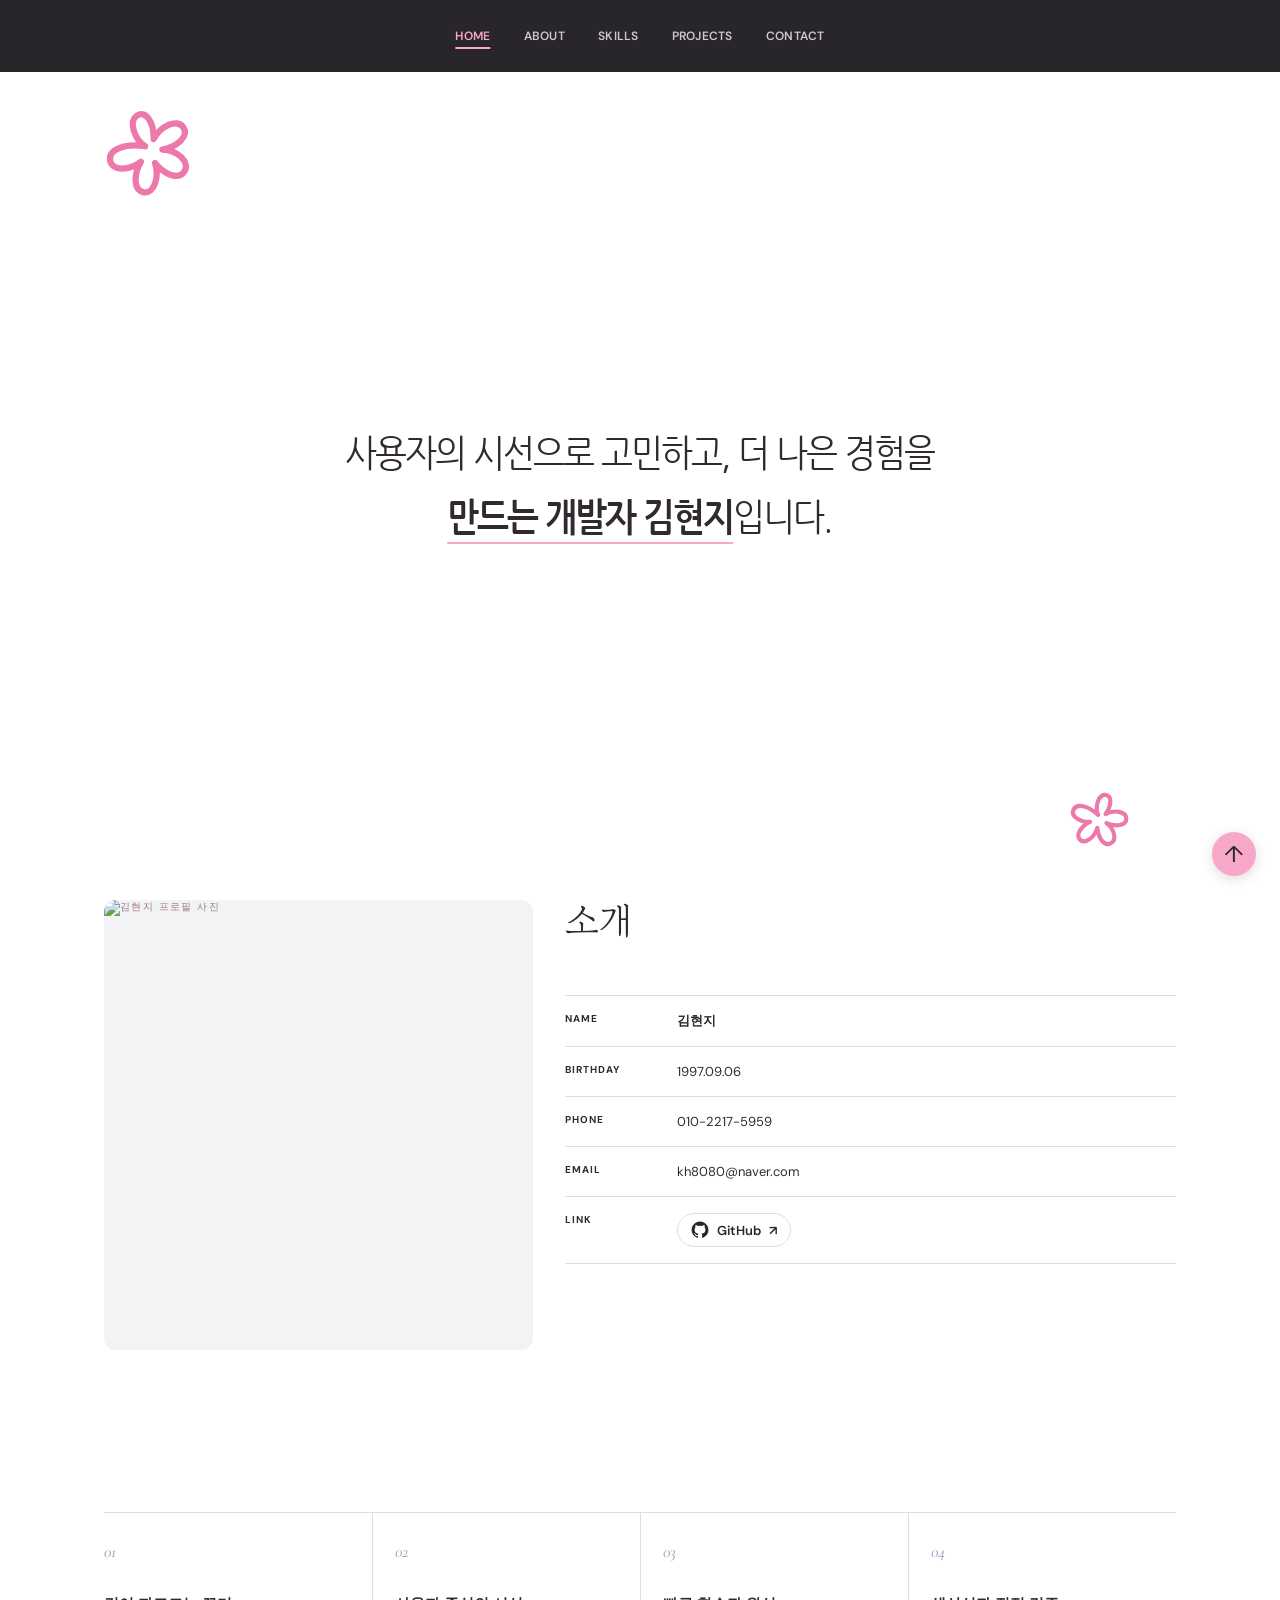
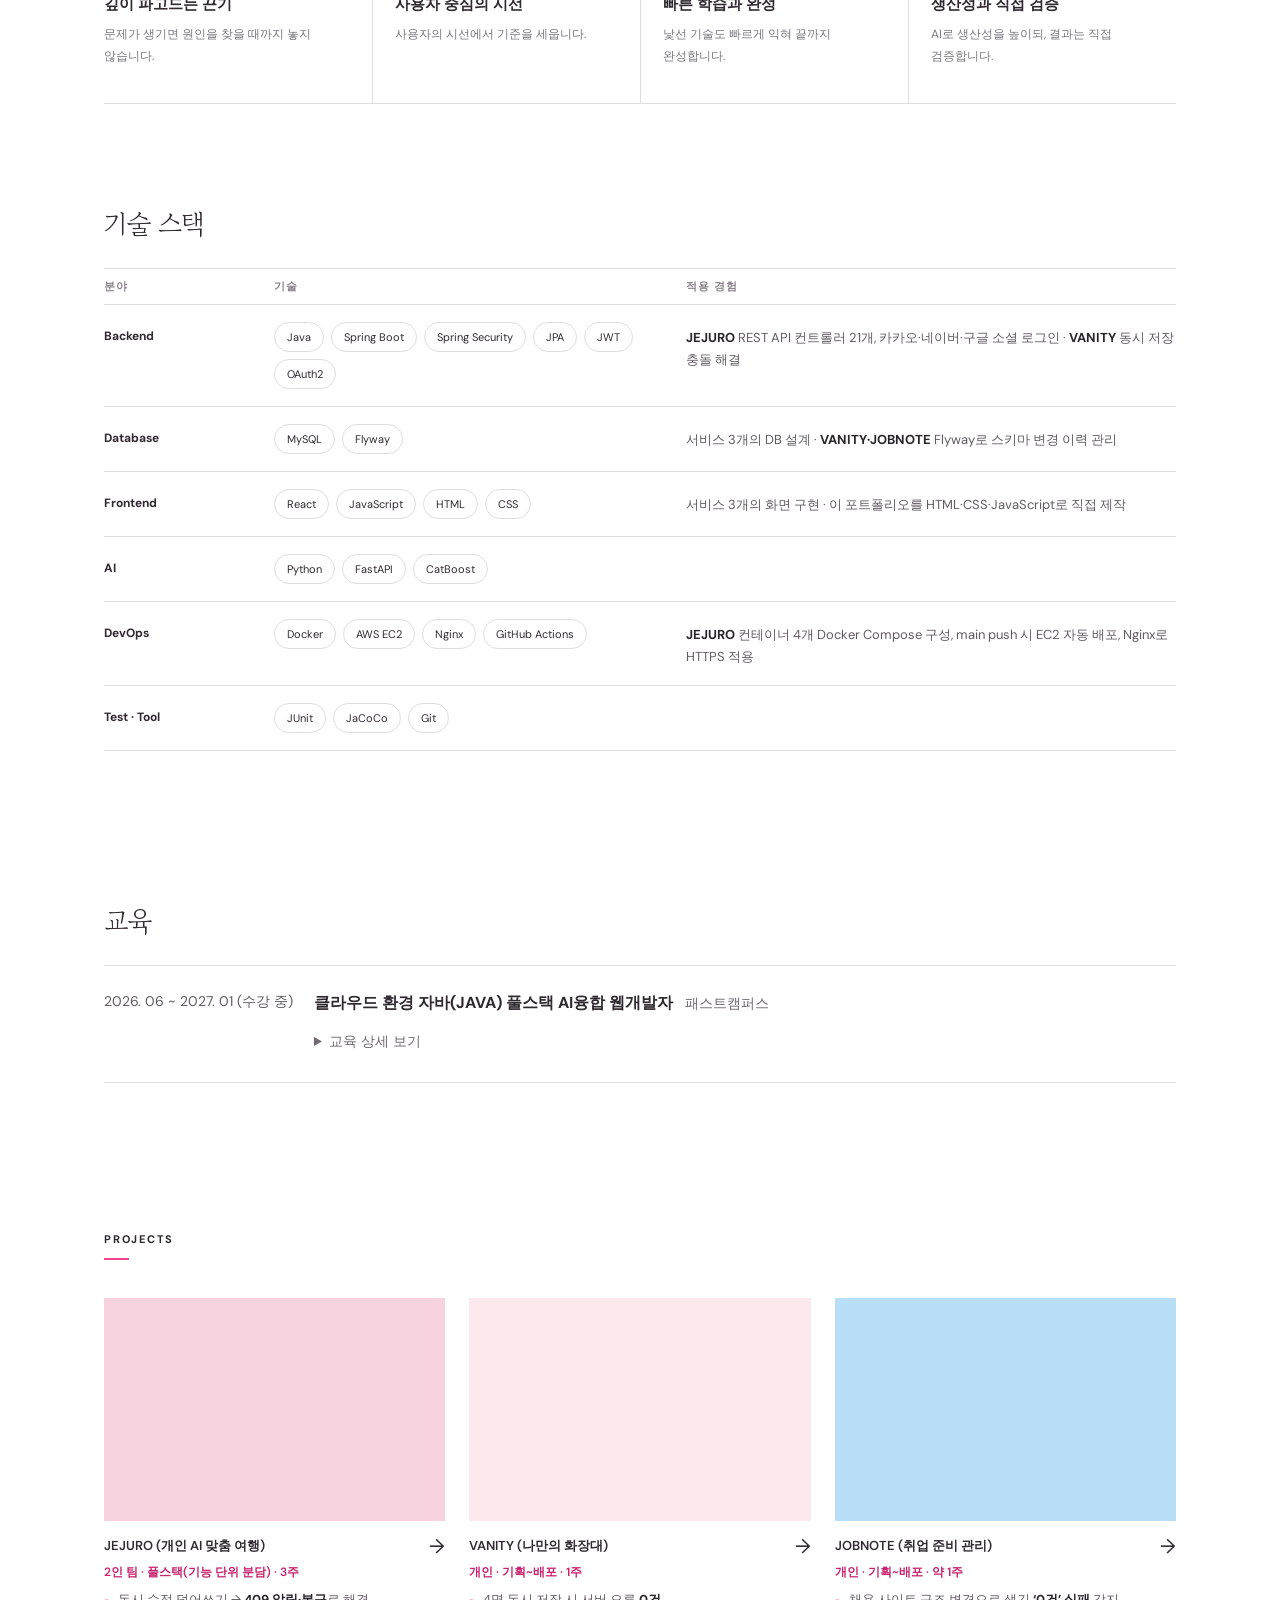
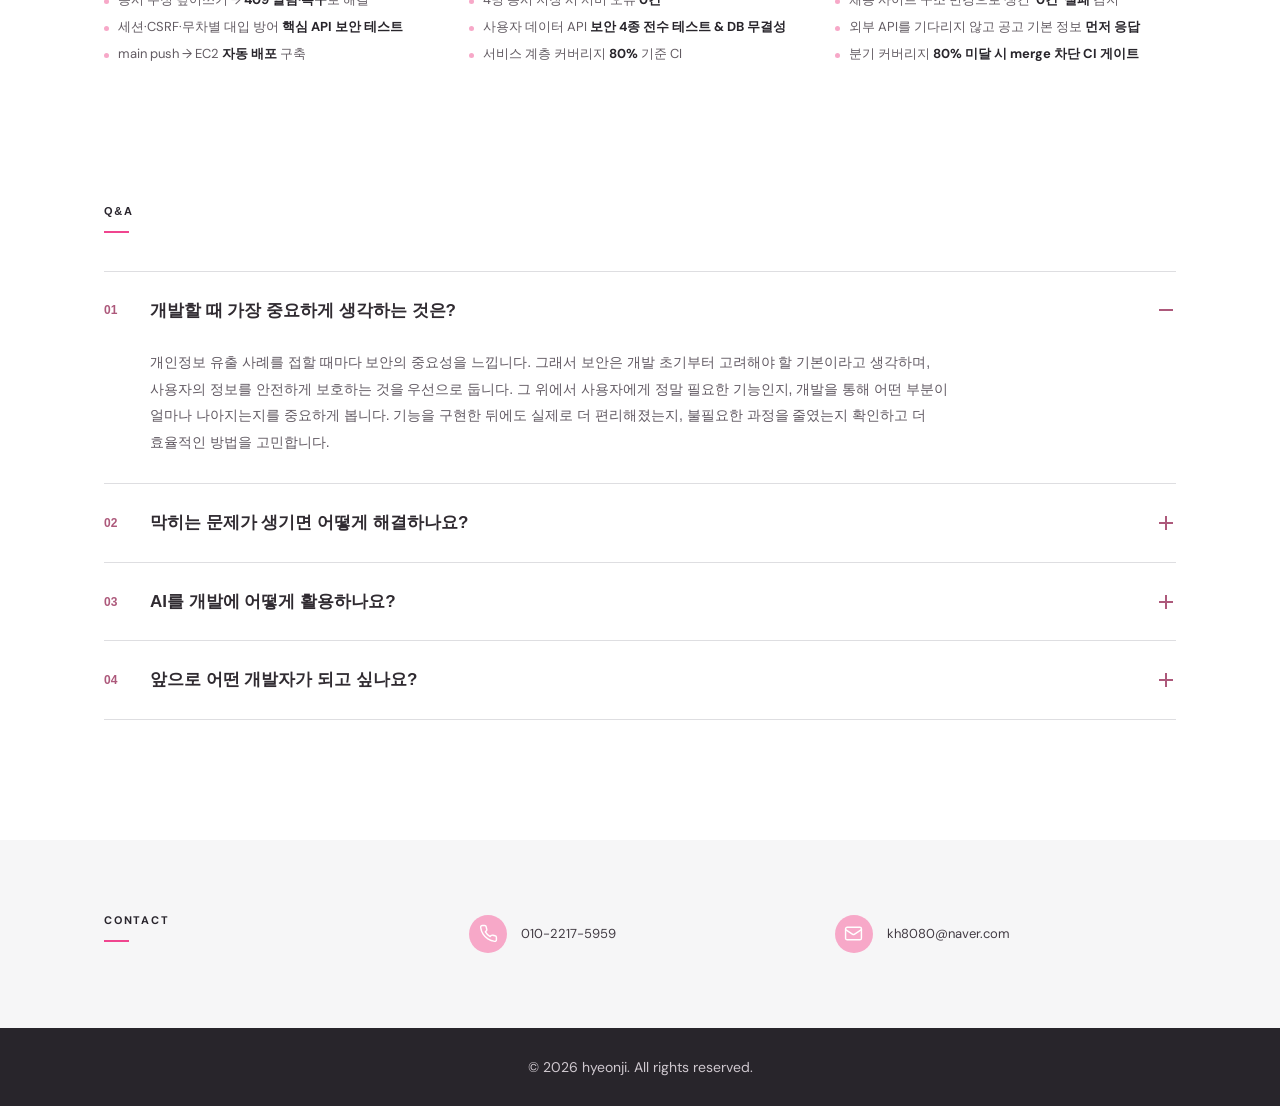
==== index.html @ ebb39266 "feat: 포트폴리오 웹사이트 정적 파일 반영 및 소셜 로그인 제거/보안 강점 업데이트 - index.html: 3개 프로젝트 핵심 강점(보안 4종 전수 테스트, 커버리지 80% " ====
<!doctype html>
<html lang="ko">
<head>
  <meta charset="utf-8">
  <meta name="viewport" content="width=device-width, initial-scale=1">
  <meta name="description" content="개발자 hyeonji의 포트폴리오">
  <title>KIMHYEONJI</title>
  <link rel="icon" type="image/svg+xml" href="favicon.svg">
  <link rel="preconnect" href="https://fonts.googleapis.com">
  <link rel="preconnect" href="https://fonts.gstatic.com" crossorigin>
  <link href="https://fonts.googleapis.com/css2?family=DM+Sans:wght@400;500;600;700&family=Nanum+Gothic:wght@400;700;800&family=Gowun+Batang:wght@400;700&family=Bodoni+Moda:ital,opsz,wght@0,6..96,400;1,6..96,400&family=Cormorant+Garamond:ital,wght@0,400;0,500;0,600;1,400;1,500&display=swap" rel="stylesheet">
  <link rel="stylesheet" href="style.css">
  <link rel="stylesheet" href="hero-motion.css">
  <link rel="stylesheet" href="project-card.css">
  <link rel="stylesheet" crossorigin href="https://cdn.jsdelivr.net/gh/orioncactus/pretendard@v1.3.9/dist/web/static/pretendard-dynamic-subset.min.css">
  <link rel="stylesheet" href="qna.css">
  <script src="motion.js" defer></script>
</head>
<body id="top">
  <a class="skip-link" href="#about">본문으로 바로가기</a>
  <header class="site-header">
    <nav aria-label="주요 메뉴">
      <a href="#top" aria-current="location">Home</a><a href="#about">About</a><a href="#skills">Skills</a><a href="#projects">Projects</a><a href="#contact">Contact</a>
    </nav>
  </header>

  <main>
    <section class="hero" aria-labelledby="hero-title">
      <div class="hero-stage">
        <svg class="hero-flower hero-flower-large" viewBox="0 0 48 48" fill="none" aria-hidden="true"><path d="M24 20.4C20.4 16.5 20.2 8.5 24.1 7.2c4.5-1.5 6.1 5 4.1 11.3 4.2-4.4 11.7-5.7 13.2-1.4 1.5 4.4-4.6 7.1-10.9 6.6 5.9 1.9 9.7 8.1 6.4 11.2-3.5 3.2-8.5-1.1-10.9-6.7.2 6.2-3.9 12.3-7.8 10.5-4.2-2-2-8.5 2.3-12.6-5.8 2.3-12.8.4-12.2-4.1.6-4.6 7.8-5.2 15.7-1.6Z"/></svg>
        <svg class="hero-flower hero-flower-small" viewBox="0 0 48 48" fill="none" aria-hidden="true"><path d="M24 20.4C20.4 16.5 20.2 8.5 24.1 7.2c4.5-1.5 6.1 5 4.1 11.3 4.2-4.4 11.7-5.7 13.2-1.4 1.5 4.4-4.6 7.1-10.9 6.6 5.9 1.9 9.7 8.1 6.4 11.2-3.5 3.2-8.5-1.1-10.9-6.7.2 6.2-3.9 12.3-7.8 10.5-4.2-2-2-8.5 2.3-12.6-5.8 2.3-12.8.4-12.2-4.1.6-4.6 7.8-5.2 15.7-1.6Z"/></svg>
        <h1 id="hero-title"><span>사용자의 시선으로 고민하고, 더 나은 경험을</span><span><span class="hero-name"><strong class="hero-emphasis">만드는 개발자 김현지</strong>입니다.</span></span></h1>
      </div>
    </section>
    <section class="section about" id="about" aria-labelledby="about-title">
      <div class="about-grid">
        <div class="photo-placeholder"><img src="assets/profile.jpg" alt="김현지 프로필 사진"><span>사진</span></div>
        <div class="about-copy">
          <h2 id="about-title">소개</h2>

          <div class="details" aria-label="기본 정보">
            <div><span>NAME</span><strong>김현지</strong></div>
            <div><span>BIRTHDAY</span><span>1997.09.06</span></div>
            <div><span>PHONE</span><a href="tel:01022175959">010-2217-5959</a></div>
            <div><span>EMAIL</span><a href="mailto:kh8080@naver.com">kh8080@naver.com</a></div>
            <div><span>LINK</span><a class="github-link" href="https://github.com/hamzzy-oao/projectbyhj" target="_blank" rel="noopener noreferrer" aria-label="GitHub 저장소 새 창에서 열기"><svg aria-hidden="true" viewBox="0 0 24 24" fill="currentColor"><path d="M12 .75a11.25 11.25 0 0 0-3.56 21.92c.56.1.77-.24.77-.54v-2.1c-3.13.68-3.79-1.33-3.79-1.33-.51-1.3-1.24-1.65-1.24-1.65-1.02-.7.08-.68.08-.68 1.13.08 1.72 1.16 1.72 1.16 1 1.72 2.63 1.22 3.27.94.1-.73.39-1.22.71-1.5-2.5-.28-5.13-1.25-5.13-5.57 0-1.23.44-2.23 1.16-3.02-.12-.28-.5-1.43.11-2.98 0 0 .95-.3 3.1 1.15a10.8 10.8 0 0 1 5.64 0c2.15-1.46 3.1-1.15 3.1-1.15.61 1.55.23 2.7.11 2.98.72.79 1.16 1.79 1.16 3.02 0 4.33-2.63 5.28-5.14 5.56.4.35.76 1.03.76 2.08v3.08c0 .3.2.65.78.54A11.25 11.25 0 0 0 12 .75Z"/></svg><span>GitHub</span><span aria-hidden="true">↗</span></a></div>
          </div>
        </div>
      </div>
    </section>
    <section class="section skills" id="skills" aria-label="기술 및 역량">
      <div class="strengths">
        <article><span>01</span><h3>깊이 파고드는 끈기</h3><p>문제가 생기면 원인을 찾을 때까지 놓지 않습니다.</p></article>
        <article><span>02</span><h3>사용자 중심의 시선</h3><p>사용자의 시선에서 기준을 세웁니다.</p></article>
        <article><span>03</span><h3>빠른 학습과 완성</h3><p>낯선 기술도 빠르게 익혀 끝까지 완성합니다.</p></article>
        <article><span>04</span><h3>생산성과 직접 검증</h3><p>AI로 생산성을 높이되, 결과는 직접 검증합니다.</p></article>
      </div>
      <div class="tech-heading"><h2>기술 스택</h2></div>
      <div class="tech-list">
        <div class="tech-row tech-row-head" aria-hidden="true"><span>분야</span><span>기술</span><span>적용 경험</span></div>
        <div class="tech-row"><h3>Backend</h3><div><span>Java</span><span>Spring Boot</span><span>Spring Security</span><span>JPA</span><span>JWT</span><span>OAuth2</span></div><p class="tech-use"><b>JEJURO</b> REST API 컨트롤러 21개, 카카오·네이버·구글 소셜 로그인 · <b>VANITY</b> 동시 저장 충돌 해결</p></div>
        <div class="tech-row"><h3>Database</h3><div><span>MySQL</span><span>Flyway</span></div><p class="tech-use">서비스 3개의 DB 설계 · <b>VANITY·JOBNOTE</b> Flyway로 스키마 변경 이력 관리</p></div>
        <div class="tech-row"><h3>Frontend</h3><div><span>React</span><span>JavaScript</span><span>HTML</span><span>CSS</span></div><p class="tech-use">서비스 3개의 화면 구현 · 이 포트폴리오를 HTML·CSS·JavaScript로 직접 제작</p></div>
        <div class="tech-row"><h3>AI</h3><div><span>Python</span><span>FastAPI</span><span>CatBoost</span></div></div>
        <div class="tech-row"><h3>DevOps</h3><div><span>Docker</span><span>AWS EC2</span><span>Nginx</span><span>GitHub Actions</span></div><p class="tech-use"><b>JEJURO</b> 컨테이너 4개 Docker Compose 구성, main push 시 EC2 자동 배포, Nginx로 HTTPS 적용</p></div>
        <div class="tech-row"><h3>Test · Tool</h3><div><span>JUnit</span><span>JaCoCo</span><span>Git</span></div></div>
      </div>
    </section>
    <section class="section education" id="education" aria-labelledby="education-title">
      <h2 id="education-title">교육</h2>
      <div class="education-entry">
        <p class="education-period">2026. 06 ~ 2027. 01 (수강 중)</p>
        <div class="education-details">
          <h3>클라우드 환경 자바(JAVA) 풀스택 AI융합 웹개발자 <span>패스트캠퍼스</span></h3>
          <details class="education-more">
          <summary>교육 상세 보기</summary>
          <ul>
            <li>Java 프로그래밍 및 객체지향 설계</li>
            <li>Python 프로그래밍 기초</li>
            <li>HTML, CSS, JavaScript 기반 웹 화면 개발</li>
            <li>React를 활용한 프론트엔드 개발</li>
            <li>Spring Boot 기반 백엔드 및 REST API 개발</li>
            <li>MySQL 데이터베이스 설계 및 연동</li>
            <li>AI 기초 및 AI 기술을 활용한 서비스 개발</li>
            <li>Git과 GitHub를 활용한 버전 관리 및 협업</li>
            <li>클라우드 환경에서의 웹 서비스 배포</li>
            <li>팀 프로젝트를 통한 서비스 기획, 설계 및 구현</li>
          </ul>
          </details>
        </div>
      </div>
    </section>
    <section class="section projects" id="projects" aria-labelledby="projects-title">
      <div class="projects-heading"><h2 id="projects-title">PROJECTS</h2></div>
      <div class="project-grid">
        <article class="project-card"><a class="project-link" href="jejuro.html"><div class="project-image project-image-jejuro" aria-hidden="true"></div><div class="project-meta"><h3>JEJURO (개인 AI 맞춤 여행)</h3><span aria-hidden="true">→</span></div><p class="project-role">2인 팀 · 풀스택(기능 단위 분담) · 3주</p><ul class="project-points"><li>동시 수정 덮어쓰기 → <b>409 알림·복구</b>로 해결</li><li>세션·CSRF·무차별 대입 방어 <b>핵심 API 보안 테스트</b></li><li>main push → EC2 <b>자동 배포</b> 구축</li></ul></a></article>
        <article class="project-card"><a class="project-link" href="vanity.html"><div class="project-image alternate" aria-hidden="true"></div><div class="project-meta"><h3>VANITY (나만의 화장대)</h3><span aria-hidden="true">→</span></div><p class="project-role">개인 · 기획~배포 · 1주</p><ul class="project-points"><li>4명 동시 저장 시 서버 오류 <b>0건</b></li><li>사용자 데이터 API <b>보안 4종 전수 테스트 &amp; DB 무결성</b></li><li>서비스 계층 커버리지 <b>80%</b> 기준 CI</li></ul></a></article>
        <article class="project-card"><a class="project-link" href="jobnote.html"><div class="project-image third" aria-hidden="true"></div><div class="project-meta"><h3>JOBNOTE (취업 준비 관리)</h3><span aria-hidden="true">→</span></div><p class="project-role">개인 · 기획~배포 · 약 1주</p><ul class="project-points"><li>채용 사이트 구조 변경으로 생긴 <b>‘0건’ 실패</b> 감지</li><li>외부 API를 기다리지 않고 공고 기본 정보 <b>먼저 응답</b></li><li>분기 커버리지 <b>80% 미달 시 merge 차단 CI 게이트</b></li></ul></a></article>
      </div>
    </section>
    <section class="section qna-section" id="qna" aria-labelledby="qna-title">
      <div class="qna-heading"><h2 id="qna-title">Q&amp;A</h2></div>
      <div class="qna-list">
        <details class="qna-item" open>
          <summary><span class="qna-number" aria-hidden="true">01</span><span class="qna-question">개발할 때 가장 중요하게 생각하는 것은?</span><span class="qna-toggle" aria-hidden="true"></span></summary>
          <div class="qna-answer"><p>개인정보 유출 사례를 접할 때마다 보안의 중요성을 느낍니다. 그래서 보안은 개발 초기부터 고려해야 할 기본이라고 생각하며, 사용자의 정보를 안전하게 보호하는 것을 우선으로 둡니다. 그 위에서 사용자에게 정말 필요한 기능인지, 개발을 통해 어떤 부분이 얼마나 나아지는지를 중요하게 봅니다. 기능을 구현한 뒤에도 실제로 더 편리해졌는지, 불필요한 과정을 줄였는지 확인하고 더 효율적인 방법을 고민합니다.</p></div>
        </details>
        <details class="qna-item">
          <summary><span class="qna-number" aria-hidden="true">02</span><span class="qna-question">막히는 문제가 생기면 어떻게 해결하나요?</span><span class="qna-toggle" aria-hidden="true"></span></summary>
          <div class="qna-answer"><p>한 가지 방법으로 해결되지 않으면 다른 접근을 시도하며 실마리를 찾습니다. 해결한 뒤에는 무엇이 원인이었고 왜 그 방법이 효과가 있었는지 분석해, 같은 문제가 반복되지 않도록 보완합니다.</p></div>
        </details>
        <details class="qna-item">
          <summary><span class="qna-number" aria-hidden="true">03</span><span class="qna-question">AI를 개발에 어떻게 활용하나요?</span><span class="qna-toggle" aria-hidden="true"></span></summary>
          <div class="qna-answer"><p>AI를 구현과 문제 해결에 적극적으로 활용합니다. 먼저 제가 해결하려는 문제와 원하는 결과를 정하고, AI가 맡을 작업과 범위를 구체적으로 전달합니다. 불필요한 반복을 줄여 효율적으로 활용하되, 제안된 방법이 프로젝트에 적합한지와 결과가 의도대로 동작하는지는 직접 판단하고 확인합니다.</p></div>
        </details>
        <details class="qna-item">
          <summary><span class="qna-number" aria-hidden="true">04</span><span class="qna-question">앞으로 어떤 개발자가 되고 싶나요?</span><span class="qna-toggle" aria-hidden="true"></span></summary>
          <div class="qna-answer"><p>문제를 해결하고, 반복되거나 비효율적인 일을 더 나은 방식으로 바꾸는 개발자가 되고 싶습니다. 제가 만든 것으로 일이 편해지고 개선되는 결과를 확인할 때 큰 성취감을 느낍니다. 새로운 문제를 만나며 계속 배우고 성장할 수 있다는 점에서 개발에 매력을 느끼고, 그 배움을 실제 개선으로 이어가고 싶습니다.</p></div>
        </details>
      </div>
    </section>
    <section class="contact-section" id="contact" aria-labelledby="contact-title">
      <div class="contact-inner">
        <div class="contact-heading"><h2 id="contact-title">CONTACT</h2></div>
        <div class="contact-grid">
          <div class="contact-item"><span class="contact-icon-circle" aria-hidden="true"><svg class="contact-icon" xmlns="http://www.w3.org/2000/svg" viewBox="0 0 24 24" fill="none" stroke="currentColor" stroke-width="1.8" stroke-linecap="round" stroke-linejoin="round"><path d="M22 16.92v3a2 2 0 0 1-2.18 2 19.79 19.79 0 0 1-8.63-3.07 19.5 19.5 0 0 1-6-6 19.79 19.79 0 0 1-3.07-8.67A2 2 0 0 1 4.11 2h3a2 2 0 0 1 2 1.72c.13.96.36 1.9.7 2.81a2 2 0 0 1-.45 2.11L8.09 9.91a16 16 0 0 0 6 6l1.27-1.27a2 2 0 0 1 2.11-.45c.91.34 1.85.57 2.81.7A2 2 0 0 1 22 16.92z"/></svg></span><a href="tel:01022175959" aria-label="전화 010-2217-5959">010-2217-5959</a></div>
          <div class="contact-item"><span class="contact-icon-circle" aria-hidden="true"><svg class="contact-icon" xmlns="http://www.w3.org/2000/svg" viewBox="0 0 24 24" fill="none" stroke="currentColor" stroke-width="1.8" stroke-linecap="round" stroke-linejoin="round"><rect x="2" y="4" width="20" height="16" rx="2"/><path d="m22 7-9 6a2 2 0 0 1-2 0L2 7"/></svg></span><a href="mailto:kh8080@naver.com" aria-label="이메일 kh8080@naver.com">kh8080@naver.com</a></div>
        </div>
      </div>
    </section>
  </main>
  <footer class="site-footer"><p>© 2026 hyeonji. All rights reserved.</p><a class="back-to-top" href="#top" aria-label="맨 위로 이동">↑</a></footer>
<!-- Cloudflare Web Analytics --><script type='module' src='https://static.cloudflareinsights.com/beacon.min.js' data-cf-beacon='{"token": "e95eed1857ed4c1eaf8b0be613852036"}'></script><!-- End Cloudflare Web Analytics --></body>
</html>
---- style.css ----
:root{--ink:#20372d;--muted:#6e7d70;--paper:#f7f6ec;--cream:#eeeee0;--line:#cbd1c2;--lime:#c7db79;--pink:#e9c9bf;--serif:'Playfair Display','Gowun Batang',serif;--sans:'DM Sans',Arial,sans-serif;scroll-behavior:smooth}
*{box-sizing:border-box}body{margin:0;background:var(--paper);color:var(--ink);font-family:var(--sans);font-size:15px}a{color:inherit;text-decoration:none}a:focus-visible{outline:2px solid #60853f;outline-offset:4px}.skip-link{position:absolute;top:-60px;left:16px;background:var(--ink);color:white;padding:10px;z-index:4}.skip-link:focus{top:8px}.site-header{height:92px;max-width:1440px;padding:0 6%;margin:auto;display:flex;align-items:center;justify-content:space-between}.brand{font:600 38px var(--serif);line-height:1}.brand span,.period{color:#8caa48}.site-header nav{display:flex;gap:8px}.site-header nav a{font-size:11px;letter-spacing:.06em;border:1px solid var(--ink);border-radius:100px;padding:7px 15px;transition:background .2s,color .2s}.site-header nav a:hover{background:var(--ink);color:var(--paper)}.hero{max-width:1440px;margin:auto;padding:115px 6% 105px;min-height:620px}.eyebrow,.section-heading,.small-label,.footer-top,.footer-bottom,.footer-main>div>p,.footer-contact>span{font-size:10px;letter-spacing:.15em;font-weight:700}.hero-eyebrow{display:flex;align-items:center;gap:12px}.dot{width:8px;height:8px;border-radius:50%;background:#94b04e}.eyebrow-line{width:35px;height:1px;background:var(--ink)}h1,h2,h3,p{margin-top:0}h1{font:400 clamp(58px,8.4vw,125px)/1.05 var(--serif);letter-spacing:-.065em;margin:44px 0 50px}h1 em,h2 em,.tech-heading em{font-weight:400}h1 .hero-accent{display:inline-block;background:var(--lime);border-radius:100px;padding:0 .22em .09em .12em;line-height:.95}h1 .period{margin-left:.02em}.hero-bottom{display:flex;align-items:end;justify-content:space-between}.hero-bottom>p:first-child{line-height:1.9;margin:0;font-size:14px}.hero-bottom strong{font-weight:700}.round-link{width:55px;height:55px;border:1px solid var(--ink);border-radius:50%;display:grid;place-items:center;font-size:23px;transition:background .2s,color .2s}.round-link:hover{background:var(--ink);color:var(--paper)}.hero-caption{text-align:right;font-size:9px;letter-spacing:.13em;line-height:1.7;margin:0;color:var(--muted)}.section{max-width:1440px;margin:auto;padding:0 6% 135px;scroll-margin-top:25px}.section-heading{border-top:1px solid var(--ink);padding:19px 0;display:flex;justify-content:space-between}.about-grid{display:grid;grid-template-columns:1fr 1fr;gap:11%;padding-top:60px}
.photo-placeholder{aspect-ratio:4/4.6;background:#e3e8d9;display:flex;flex-direction:column;align-items:center;justify-content:center;gap:18px;color:#81907e;font-size:10px;letter-spacing:.14em}.placeholder-mark{font-size:48px;line-height:1;color:#9dab94}.about-copy{padding-top:24px}.small-label{margin-bottom:25px}.about h2,.skills h2,.projects h2{font:400 clamp(45px,5.8vw,78px)/1.08 var(--serif);letter-spacing:-.055em;margin-bottom:38px}.about-lead{font-family:'Gowun Batang',serif;font-size:clamp(22px,2.1vw,30px);font-weight:700;line-height:1.55;margin-bottom:18px}.about-description{line-height:1.9;color:#637366}.details{margin-top:54px;border-top:1px solid var(--line)}.details div{display:grid;grid-template-columns:100px 1fr;gap:12px;padding:16px 0;border-bottom:1px solid var(--line);font-size:13px}.details div>span:first-child{font-size:10px;font-weight:700;letter-spacing:.1em}.empty-value{color:#9ba79a}.skills-intro,.projects-heading{padding:68px 0 45px;display:flex;align-items:end;justify-content:space-between;gap:30px}.skills-intro h2,.projects-heading h2{margin:0}.skills-intro p,.projects-heading p{line-height:1.8;color:#637366;font-size:13px;margin:0 0 6px}.strengths{display:grid;grid-template-columns:repeat(4,1fr);border-top:1px solid var(--line);border-bottom:1px solid var(--line);margin:12px 0 100px}.strengths article{padding:28px 22px 30px 0;min-height:190px}.strengths article+article{border-left:1px solid var(--line);padding-left:22px}.strengths article>span{font:italic 17px var(--serif);color:#8caa48}.strengths h3{font-size:15px;margin:32px 0 10px}.strengths p{color:#6c796d;font-size:12px;line-height:1.8;margin:0;word-break:keep-all}.tech-heading{display:flex;justify-content:space-between;align-items:end;margin-bottom:25px}.tech-heading h3{font:400 36px var(--serif);letter-spacing:-.04em;margin:0}.tech-heading>span{font-size:10px;font-weight:700;letter-spacing:.12em}.tech-row{display:grid;grid-template-columns:190px 1fr;gap:20px;border-top:1px solid var(--line);padding:17px 0}.tech-row:last-child{border-bottom:1px solid var(--line)}.tech-row h4{margin:6px 0;font-size:12px}.tech-row>div{display:flex;gap:7px;flex-wrap:wrap}.tech-row>div span{border:1px solid #c9d1bf;border-radius:30px;padding:7px 12px;font-size:11px}.projects{padding-bottom:140px}.project-grid{display:grid;grid-template-columns:1fr 1fr;gap:28px}.project-card:nth-child(2){padding-top:100px}.project-image{height:auto;aspect-ratio:1.25;background:#dce5cc;color:#82917b;display:flex;align-items:center;justify-content:center;position:relative;font-size:10px;letter-spacing:.13em}.project-image.alternate{background:#eddfd5;color:#aa9188}.project-number{position:absolute;top:20px;left:22px;font:italic 19px var(--serif)}.project-meta{display:flex;justify-content:space-between;align-items:center;padding-top:18px}.project-meta h3{margin:0;font-size:15px}.project-meta span{font-size:9px;letter-spacing:.12em;color:var(--muted)}.project-card>p{color:var(--muted);font-size:12px;margin:10px 0 0}footer{background:var(--ink);color:var(--paper);padding:0 6%}footer>div{max-width:1267px;margin:auto}.footer-top{padding:22px 0;display:flex;justify-content:space-between;border-bottom:1px solid #607264}.footer-main{display:flex;justify-content:space-between;align-items:end;padding:75px 0 80px}.footer-main>div>p{color:#bfceaf;margin-bottom:28px}.footer-main h2{font:400 clamp(50px,6.5vw,88px)/1.05 var(--serif);letter-spacing:-.06em;margin:0}.footer-main h2 span{color:var(--lime)}.footer-contact>span{color:#bfceaf}.footer-contact p{font-size:13px;line-height:1.8;margin:16px 0 0;color:#d0dacb}.footer-bottom{border-top:1px solid #607264;padding:23px 0;display:flex;justify-content:space-between;color:#bfceaf}
@media(max-width:700px){.site-header{height:74px;padding:0 6%}.brand{font-size:32px}.site-header nav{gap:4px}.site-header nav a{font-size:9px;padding:6px 9px}.hero{padding:85px 6% 80px;min-height:0}.hero h1{font-size:clamp(48px,10.7vw,76px);margin:35px 0 45px}.hero-caption{display:none}.hero-bottom>p:first-child{font-size:12px}.round-link{width:45px;height:45px}.section{padding-bottom:90px}.section-heading{font-size:9px}.about-grid{grid-template-columns:1fr;gap:34px;padding-top:35px}.photo-placeholder{aspect-ratio:4/3.7}.about-copy{padding:0}.about h2,.skills h2,.projects h2{font-size:48px}.about-lead{font-size:22px}.details{margin-top:36px}.skills-intro,.projects-heading{padding:40px 0 30px;align-items:start;flex-direction:column;gap:22px}.strengths{grid-template-columns:1fr 1fr;margin-bottom:65px}.strengths article,.strengths article+article{padding:22px 16px 25px 0;min-height:165px;border-left:0}.strengths article:nth-child(even){border-left:1px solid var(--line);padding-left:18px}.strengths article:nth-child(n+3){border-top:1px solid var(--line)}.strengths h3{margin-top:20px}.tech-row{grid-template-columns:1fr;gap:8px}.tech-heading h3{font-size:31px}.project-grid{grid-template-columns:1fr;gap:42px}.project-card:nth-child(2){padding-top:0}.projects{padding-bottom:90px}.footer-main{align-items:start;flex-direction:column;gap:48px;padding:65px 0}.footer-main h2{font-size:50px}.footer-top,.footer-bottom{font-size:9px}.desktop-only{display:none}}
@media(prefers-reduced-motion:reduce){:root{scroll-behavior:auto}*{transition:none!important}}

/* Reference direction: expressive centred typography on a quiet white canvas. */
:root{--ink:#24242b;--muted:#77777e;--paper:#fff;--line:#dedee1;--lime:#cbded3;--serif:'Cormorant Garamond','Gowun Batang',serif}
body{background:#fff;color:var(--ink)}
.site-header{height:76px;max-width:1440px;padding:0 4.5%}
.brand{font:400 28px/1 Georgia,serif;color:#34363d}
.site-header nav{gap:6px}
.site-header nav a{font:500 12px/1 var(--serif);letter-spacing:0;padding:5px 14px;border-color:#626169}
.site-header nav a:hover{background:#292a35;color:#fff}
.hero{max-width:1200px;min-height:0;margin:auto;padding:86px 4% 140px;text-align:center}
.hero h1{font:500 clamp(48px,6.5vw,87px)/.98 var(--serif);letter-spacing:-.045em;margin:0 auto;max-width:1050px}
.hero h1 em{font-weight:400}
.flower{display:inline-block;font:400 .62em/1 Georgia,serif;vertical-align:.04em;letter-spacing:0}
.flower-one{color:#8996c5;transform:rotate(-18deg)}
.flower-two{color:#b888a7;transform:rotate(15deg)}
.capsule{display:inline-block;vertical-align:.08em;width:1.23em;height:.47em;border-radius:99px}
.capsule-one{background:#cbded3}.capsule-two{background:#efc7b8}.capsule-three{background:#ded9ed}
.hero-intro{font-family:'Gowun Batang',serif;font-size:14px;line-height:1.9;margin:42px 0 0;color:#66666d;word-break:keep-all}
.hero-scroll{display:inline-block;font-size:9px;letter-spacing:.14em;margin-top:35px;color:#77777e}
.section{max-width:1200px;padding-left:5%;padding-right:5%;padding-bottom:150px}
.section-heading{border-color:#d8d8db;font-size:10px;color:#77777e;font-weight:500;letter-spacing:.12em}
.about-grid{gap:11%;padding-top:55px;align-items:center}
.photo-placeholder{background:#e4ebe7;border-radius:14px;aspect-ratio:1/1.05;color:#84968a}
.placeholder-mark{color:#a0b3a7}
.about-copy{padding-top:0}.about h2,.skills h2,.projects h2{font-weight:500;letter-spacing:-.035em}
.about-lead{font-size:clamp(20px,2vw,26px)}
.about-description,.skills-intro p,.projects-heading p{color:#77777e}
.period{color:#9caac8}
.details{border-color:#dedee1}.details div{border-color:#dedee1}.empty-value{color:#a4a4aa}
.skills-intro,.projects-heading{padding-top:65px}
.strengths{border-color:#dedee1}.strengths article+article{border-color:#dedee1}.strengths article>span{color:#a493b6}.strengths p{color:#77777e}
.tech-row,.tech-row:last-child{border-color:#dedee1}.tech-row>div span{border-color:#dedee1}
.project-grid{gap:9%;align-items:start}.project-card:nth-child(2){padding-top:110px}
.project-image{aspect-ratio:1/1;background:#e4ebe7;border-radius:14px;color:#84968a}
.project-image.alternate{aspect-ratio:4/5;background:#eee3df;color:#ae9590}
.project-meta h3{font:500 22px var(--serif)}
footer{background:#e8e8ef;color:#292a35}footer .footer-top,footer .footer-bottom{border-color:#c7c7d0}footer .footer-main>div>p,footer .footer-contact>span,footer .footer-contact p,footer .footer-bottom{color:#666675}footer .footer-main h2 span{color:#9b8dad}
@media(max-width:700px){
 .site-header{height:64px;padding:0 5%}.brand{font-size:24px}.site-header nav a{font-size:10px;padding:5px 10px}
 .hero{padding:66px 4% 105px}.hero h1{font-size:clamp(34px,8vw,54px);line-height:1.08;margin:0 auto;letter-spacing:-.045em}
 .hero-intro{font-size:12px;margin-top:28px}.hero-scroll{margin-top:25px}
 .section{padding-bottom:105px}.about-grid{padding-top:34px;gap:30px}
 .photo-placeholder{aspect-ratio:1/1.05; width: 500px;}
 .skills-intro,.projects-heading{padding:42px 0 30px}.strengths article:nth-child(n){border-color:#dedee1}
 .project-grid{grid-template-columns:1fr 1fr;gap:8%}.project-card:nth-child(2){padding-top:65px}.project-meta{display:block;padding-top:10px}.project-meta h3{font-size:19px}.project-meta span{font-size:8px}.project-card>p{font-size:11px;line-height:1.5}
}
@media(max-width:370px){.site-header nav a{padding:5px 7px}.hero h1{font-size:33px}.hero-break{display:none}}

.brand img{display:block;width:42px;height:auto}.flower{width:.9em;height:auto;vertical-align:middle;mix-blend-mode:multiply}.flower-one,.flower-two{filter:none}@media(max-width:700px){.brand img{width:38px}}

/* Match the reference's compact opening and immediate transition to imagery. */
.hero{padding-top:42px;padding-bottom:76px}
.hero h1{font-family:'Bodoni Moda','Cormorant Garamond',serif;font-weight:400;transform:scaleX(.88)}
.hero-intro,.hero-scroll{display:none}
.flower{width:1.5em;margin:0 -.23em;vertical-align:middle}
.about>.section-heading{display:none}
.about-grid{padding-top:0}
@media(max-width:700px){.hero{padding-top:16px;padding-bottom:70px}.hero h1{font-size:clamp(34px,8.7vw,48px);line-height:1.05;transform:scaleX(.92)}.about-grid{padding-top:0}}
@media(min-width:400px) and (max-width:700px){.about-grid{grid-template-columns:1fr 1fr;gap:8%;align-items:start}.about h2{font-size:34px;margin-bottom:20px}.about-lead{font-size:17px}.about-description{font-size:12px}.details{margin-top:22px}.details div{grid-template-columns:1fr;gap:6px;padding:10px 0}}

@media(max-width:700px){.hero h1{font-size:clamp(25px,7vw,40px);transform:none;letter-spacing:-.055em}}

.flower{width:2em;margin:0 -.48em}

/* Plain, concise copy and three editable project slots. */
.site-header{justify-content:flex-end}
.hero h1{font-family:'Gowun Batang',serif;font-size:clamp(32px,4vw,56px);line-height:1.5;letter-spacing:-.045em;transform:none}
.about h2,.skills h2,.projects h2,.footer-main h2{font-family:'Gowun Batang',serif;font-size:clamp(30px,3vw,42px);font-weight:400;letter-spacing:-.04em}
.about-description{font-size:15px;line-height:1.9}
.skills-intro,.projects-heading{padding-top:0}
.tech-heading h3{font-family:'Gowun Batang',serif;font-size:27px;letter-spacing:-.04em}
.project-grid{grid-template-columns:repeat(3,minmax(0,1fr));gap:4%}
.project-card:nth-child(2){padding-top:70px}
.project-card:nth-child(3){padding-top:0}
.project-image.third{background:#e8e5ed;color:#958da1;aspect-ratio:1/1}
.project-meta h3{font:500 16px 'Gowun Batang',serif}
.footer-main{padding:65px 0}
.footer-main h2{margin:0}
@media(max-width:700px){.hero h1{font-size:clamp(25px,6vw,34px);line-height:1.55;letter-spacing:-.04em}.about h2,.skills h2,.projects h2,.footer-main h2{font-size:30px}.skills-intro,.projects-heading{padding-top:0}.project-grid{grid-template-columns:repeat(2,minmax(0,1fr));gap:42px 8%}.project-card:nth-child(2){padding-top:50px}.project-card:nth-child(3){padding-top:0}.project-meta h3{font-size:15px}}
@media(max-width:370px){.project-grid{grid-template-columns:1fr;gap:40px}.project-card:nth-child(2){padding-top:0}}

/* A light, moving composition around the introduction. */
.hero{max-width:none;padding:0 4% 65px;overflow:hidden}
.hero-stage{position:relative;isolation:isolate;display:grid;place-items:center;min-height:470px;max-width:1100px;margin:auto}
.hero-graphics{position:absolute;inset:0;z-index:-1;pointer-events:none}
.hero h1{position:relative;font-size:clamp(38px,5.2vw,70px);line-height:1.45;letter-spacing:-.06em}
.hero h1 span{display:block;animation:headline-enter .95s cubic-bezier(.2,.75,.2,1) both}
.hero h1 span+span{animation-delay:.16s}
.orbit{position:absolute;left:50%;top:50%;width:min(72vw,760px);height:min(27vw,285px);border:1px solid #a7b7d0;border-radius:50%;opacity:.75}
.orbit-one{animation:orbit-one 14s ease-in-out infinite alternate}
.orbit-two{width:min(63vw,660px);height:min(31vw,320px);border-color:#c7b0c5;animation:orbit-two 17s ease-in-out infinite alternate}
.shape-orbit{position:absolute;inset:2% 8%;animation:objects-orbit 34s linear infinite}
.motion-shape{position:absolute;display:block;animation:shape-float 5s ease-in-out infinite alternate}
.shape-one{width:clamp(50px,7.5vw,102px);aspect-ratio:1;border-radius:50%;background:#cde2d7;top:16%;left:15%}
.shape-two{width:clamp(66px,10vw,130px);height:clamp(25px,3.8vw,48px);border-radius:99px;background:#e9c7b9;top:22%;right:13%;animation-delay:-2s;transform:rotate(-20deg)}
.shape-three{width:clamp(38px,5.5vw,70px);aspect-ratio:1;border-radius:32%;background:#d7d0e6;bottom:10%;right:24%;animation-delay:-3.5s}
.motion-reveal{transition:opacity .8s ease,transform .8s cubic-bezier(.2,.7,.2,1)}
.motion-ready .motion-reveal:not(.is-visible){opacity:0;transform:translateY(36px)}
.project-image{transition:transform .55s cubic-bezier(.2,.7,.2,1),border-radius .55s ease,box-shadow .55s ease}
@media(hover:hover){.project-card:hover .project-image{transform:translateY(-9px) rotate(-1deg);border-radius:24px;box-shadow:0 22px 45px rgba(40,40,50,.09)}.project-card:nth-child(2):hover .project-image{transform:translateY(-9px) rotate(1deg)}}
@keyframes headline-enter{from{opacity:0;transform:translateY(28px)}to{opacity:1;transform:translateY(0)}}
@keyframes orbit-one{from{transform:translate(-50%,-50%) rotate(-11deg)}to{transform:translate(-50%,-50%) rotate(10deg)}}
@keyframes orbit-two{from{transform:translate(-50%,-50%) rotate(14deg)}to{transform:translate(-50%,-50%) rotate(-12deg)}}
@keyframes objects-orbit{to{transform:rotate(360deg)}}
@keyframes shape-float{from{translate:0 -10px;rotate:-8deg}to{translate:0 12px;rotate:12deg}}
@media(max-width:700px){.hero{padding:0 4% 50px}.hero-stage{min-height:330px}.hero h1{font-size:clamp(27px,6.2vw,40px);line-height:1.5}.orbit{width:90vw;height:43vw}.orbit-two{width:80vw;height:50vw}.shape-one{left:5%;top:15%}.shape-two{right:4%;top:19%}.shape-three{right:17%;bottom:12%}}
@media(prefers-reduced-motion:reduce){.hero h1 span,.orbit,.shape-orbit,.motion-shape{animation:none!important}.motion-ready .motion-reveal:not(.is-visible){opacity:1;transform:none}.motion-reveal,.project-image{transition:none!important}:root{scroll-behavior:auto}}

@media(prefers-reduced-motion:reduce){.orbit-one{transform:translate(-50%,-50%) rotate(-11deg)}.orbit-two{transform:translate(-50%,-50%) rotate(14deg)}}

.hero-stage{min-height:260px}@media(max-width:700px){.hero-stage{min-height:220px}}

/* Intro and scroll transitions inspired by the reference's restrained motion. */
.hero-stage{display:flex;flex-direction:column;justify-content:center;min-height:390px}
.hero h1{font-family:'DM Sans','Malgun Gothic',sans-serif;font-size:clamp(30px,3.6vw,50px);font-weight:400;line-height:1.55;letter-spacing:-.05em;animation:intro-arrive 1.1s cubic-bezier(.2,.7,.2,1) both}
.hero h1 span,.hero h1 span+span{animation:none}
.hero-emphasis{position:relative;display:inline-block;font-weight:700}
.hero-emphasis::after{content:'';position:absolute;left:0;right:0;bottom:.09em;height:2px;background:currentColor;transform:scaleX(0);transform-origin:left;animation:underline-draw 1.4s .9s ease forwards}
.scroll-cue{display:grid;place-items:center;width:48px;height:48px;margin-top:28px;animation:cue-bounce 1s ease-in-out infinite alternate}
.scroll-cue span{width:18px;height:18px;border-right:2px solid currentColor;border-bottom:2px solid currentColor;transform:translateY(-4px) rotate(45deg)}
.motion-reveal{transition:opacity .6s ease,transform .6s cubic-bezier(.2,.7,.2,1)}
.about-copy{transition-delay:.12s}
.strengths article:nth-child(2),.project-card:nth-child(2){transition-delay:.1s}
.strengths article:nth-child(3),.project-card:nth-child(3){transition-delay:.2s}
.strengths article:nth-child(4){transition-delay:.3s}
@keyframes intro-arrive{from{opacity:0;transform:translateY(36px)}to{opacity:1;transform:translateY(0)}}
@keyframes underline-draw{to{transform:scaleX(1)}}
@keyframes cue-bounce{from{transform:translateY(0)}to{transform:translateY(8px)}}
@media(max-width:700px){.hero-stage{min-height:310px}.hero h1{font-size:clamp(25px,6vw,34px);line-height:1.55}.scroll-cue{margin-top:22px}}
@media(prefers-reduced-motion:reduce){.hero h1,.hero-emphasis::after,.scroll-cue{animation:none!important}.hero-emphasis::after{transform:scaleX(1)}.motion-reveal{transition:none!important}}

/* Reference navigation, contact and requested pink palette. */
:root{--page:#FFF6FA;--pink-main:#F0458F;--pink-deep:#C8246E;--pink-soft:#FFC4DE;--blue-soft:#8ECDF2;--yellow-soft:#F7E36B}
body{background:var(--page);color:#302a30}
.site-header{position:fixed;z-index:50;top:0;left:0;width:100%;max-width:none;height:72px;margin:0;padding:0 4.5%;display:flex;align-items:center;justify-content:space-between;background:rgba(255,196,222,.25);backdrop-filter:blur(12px);-webkit-backdrop-filter:blur(12px)}
.site-logo{display:flex;align-items:center;justify-content:center;width:44px;height:44px;flex:none}
.site-logo img{display:block;width:34px;height:34px;filter:drop-shadow(0 1px 1px rgba(93,51,70,.6))}
.site-header nav{display:flex;gap:clamp(10px,2.6vw,38px);position:absolute;left:50%;transform:translateX(-50%);white-space:nowrap}
.site-header nav a{border:0;border-radius:0;padding:7px 0;color:#49353e;font:600 12px/1 'DM Sans',sans-serif;text-transform:uppercase;letter-spacing:.02em;transition:color .2s}
.site-header nav a:hover{background:transparent;color:var(--pink-deep)}
main{padding-top:72px}
.hero-stage{min-height:390px}
.hero h1{font-size:clamp(26px,3vw,42px);line-height:1.65;word-break:keep-all}
.hero-emphasis::after{background:var(--pink-main)}
.scroll-cue{color:var(--pink-deep)}
.section,#contact{scroll-margin-top:92px}
.photo-placeholder{background:#FCE3EE;color:#A4758B}
.project-image{background:#FCE3EE;color:#A4758B}.project-image.alternate{background:#E3F3FC;color:#7398AE}.project-image.third{background:#FCF3CC;color:#9B9053}
.contact-section{background:var(--page);padding:35px 6% 115px;color:#34313a;text-align:center}
.contact-heading{position:relative;display:grid;place-items:center;padding:18px 0 4px;font-family:'DM Sans',sans-serif}
.contact-heading>span{position:absolute;top:0;color:rgba(200,36,110,.055);font-size:clamp(52px,6vw,78px);line-height:1;font-weight:700;letter-spacing:-.05em;pointer-events:none}
.contact-heading h2{position:relative;margin:0;font-size:clamp(31px,3.4vw,43px);font-weight:700;letter-spacing:-.05em}
.contact-grid{max-width:850px;margin:78px auto 0;display:grid;grid-template-columns:repeat(2,minmax(0,1fr))}
.contact-item{padding:0 30px;font-family:'DM Sans','Malgun Gothic',sans-serif}
.contact-item+.contact-item{border-left:1px solid #e8dce2}
.contact-icon{display:block;width:36px;height:36px;margin:0 auto 16px;color:var(--pink-main)}
.contact-item h3{font-size:24px;margin:0 0 18px;font-weight:600;letter-spacing:-.04em}
.contact-item a{font-size:15px;color:#554c54;overflow-wrap:anywhere}
.contact-item a:hover{color:var(--pink-deep);text-decoration:underline}
.site-footer{position:relative;display:flex;align-items:center;justify-content:center;min-height:78px;padding:20px 80px;background:var(--pink-soft);color:#3d3037;font-family:'DM Sans','Malgun Gothic',sans-serif;text-align:center}
.site-footer p{margin:0;font-size:14px}
.back-to-top{position:fixed;z-index:51;right:24px;bottom:24px;display:grid;place-items:center;width:44px;height:44px;border-radius:50%;background:var(--pink-main);color:#fff;font-size:23px;line-height:1;box-shadow:0 3px 12px rgba(93,51,70,.18)}
.back-to-top:hover{background:var(--pink-deep)}
@media(max-width:700px){
 .site-header{height:64px;padding:0 4%}.site-logo{width:36px;height:40px}.site-logo img{width:29px;height:29px}.site-header nav{position:static;transform:none;gap:clamp(10px,3vw,18px)}.site-header nav a{font-size:10px;padding:6px 0}
 main{padding-top:64px}.hero-stage{min-height:310px}.hero h1{font-size:clamp(22px,5.5vw,31px);line-height:1.65}.hero h1 span{word-break:keep-all}
 .section,#contact{scroll-margin-top:80px}.contact-section{padding:25px 5% 80px}.contact-grid{margin-top:55px}.contact-item{padding:0 10px}.contact-item h3{font-size:20px}.contact-item a{font-size:12px}.contact-icon{width:31px;height:31px}.site-footer{min-height:70px;padding:20px 58px;font-size:12px}.site-footer p{font-size:12px}.back-to-top{right:16px;bottom:16px;width:40px;height:40px}
}
@media(max-width:350px){.site-header nav{gap:8px}.site-header nav a{font-size:9px}.contact-grid{grid-template-columns:1fr;gap:35px}.contact-item+.contact-item{border-left:0;border-top:1px solid #e8dce2;padding-top:35px}}

.project-image{background:var(--pink-soft);color:#654054}.project-image.alternate{background:var(--blue-soft);color:#315469}.project-image.third{background:var(--yellow-soft);color:#64581d}

.hero h1 .hero-name{display:inline-block;white-space:nowrap}

.site-logo{width:54px;height:54px}.site-logo img{width:48px;height:48px}@media(max-width:700px){.site-logo{width:48px;height:48px}.site-logo img{width:43px;height:43px}}

:root{--page:#fff}

/* Restored skills content without a visible section title. */
.tech-heading h2{font:400 27px 'Gowun Batang',serif;letter-spacing:-.04em;margin:0}.tech-row h3{margin:6px 0;font:700 12px var(--sans)}
@media(max-width:700px){.site-header nav{gap:clamp(6px,2vw,12px)}.site-header nav a{font-size:9px}}
@media(max-width:350px){.site-header nav{gap:5px}.site-header nav a{font-size:8px}.site-logo{width:42px}.site-logo img{width:39px;height:39px}}

/* Warm charcoal navigation with a rose active state. */
.site-header{background:#28252B;backdrop-filter:none;-webkit-backdrop-filter:none}
.site-logo img{filter:none}
.site-header nav a{position:relative;color:#CFC8CF}
.site-header nav a:hover,.site-header nav a[aria-current="location"]{color:#F7A8C8}
.site-header nav a[aria-current="location"]::after{content:"";position:absolute;left:0;right:0;bottom:0;height:2px;background:#F7A8C8}
.site-header nav a:focus-visible{outline-color:#F7A8C8}

/* Match the footer to the charcoal navigation. */
.site-footer{background:#28252B;color:#CFC8CF}.back-to-top{background:#F7A8C8;color:#28252B}.back-to-top:hover{background:#f9bfd6}

/* Selected project and contact layout. */
.projects{padding-bottom:140px}
.projects-heading{padding:0;display:block;margin:0 0 38px}
.projects .projects-heading h2,.contact-heading h2{margin:0;font:700 11px/1.2 'DM Sans',Arial,sans-serif;letter-spacing:.16em;color:#29252d}
.projects-heading::after,.contact-heading::after{content:"";display:block;width:25px;height:2px;margin-top:12px;background:#F0458F}
.project-grid{display:grid;grid-template-columns:repeat(3,minmax(0,1fr));gap:24px;align-items:start}
.project-card:nth-child(n){padding-top:0}
.project-card .project-image,.project-card .project-image.alternate,.project-card .project-image.third{aspect-ratio:1.53;border-radius:0}
.project-card .project-image{background:#F7D3E0}
.project-card .project-image.alternate{background:#DFEAF8}
.project-card .project-image.third{background:#FDECB2}
.project-meta{display:flex;justify-content:space-between;align-items:center;padding-top:15px}
.project-meta h3{margin:0;font:600 13px/1.4 'DM Sans','Malgun Gothic',sans-serif;color:#302b31}
.project-meta span{color:#302b31;font:400 20px/1 'DM Sans',sans-serif;letter-spacing:0}
.contact-section{background:#F6F6F7;padding:75px 6%;text-align:left}
.contact-inner{max-width:1080px;margin:0 auto;display:grid;grid-template-columns:1fr 2fr;align-items:center;gap:35px}
.contact-heading{position:static;display:block;padding:0}
.contact-grid{display:grid;grid-template-columns:1fr 1fr;max-width:none;width:100%;margin:0}
.contact-item,.contact-item+.contact-item{display:flex;align-items:center;justify-content:center;gap:14px;min-width:0;padding:0 20px;border-left:1px solid #dedee1;font-family:'DM Sans','Malgun Gothic',sans-serif}
.contact-icon-circle{display:grid;place-items:center;flex:none;width:38px;height:38px;border-radius:50%;background:#F7A8C8;color:#fff}
.contact-icon{display:block;width:19px;height:19px;margin:0;color:inherit}
.contact-item a{font-size:13px;color:#423b43;overflow-wrap:anywhere}
@media(max-width:700px){.projects{padding-bottom:85px}.project-grid{grid-template-columns:repeat(2,minmax(0,1fr));gap:32px 18px}.project-card:nth-child(n){padding:0}.project-meta{display:flex}.contact-section{padding:60px 6%}.contact-inner{grid-template-columns:1fr;gap:32px}.contact-grid{margin:0}.contact-item,.contact-item+.contact-item{justify-content:flex-start;padding:0 15px}.contact-item:first-child{padding-left:0;border-left:0}.contact-item a{font-size:12px}.contact-icon-circle{width:34px;height:34px}.contact-icon{width:17px;height:17px}}
@media(max-width:470px){.project-grid{grid-template-columns:1fr;gap:30px}.contact-grid{grid-template-columns:1fr;gap:20px}.contact-item,.contact-item+.contact-item{padding:0;border:0}.contact-item+.contact-item{padding:0;border:0}.contact-item a{font-size:13px}}

/* Soft ink wash behind the emphasized name. */
.hero-emphasis{isolation:isolate}
.hero-emphasis::after{left:-.12em;right:-.12em;bottom:-.08em;height:1.15em;z-index:-1;background:transparent url('assets/ink-highlight.png') center / 100% 100% no-repeat;opacity:.8}

/* Soft, organic color shapes behind the name. */
.hero-emphasis::after{content:none}
.hero h1 .hero-blobs{position:absolute;z-index:-1;inset:-.04em -.10em;display:block;pointer-events:none}
.hero-blobs i{position:absolute;display:block;top:5%;width:42%;height:90%;opacity:.58;animation:blob-arrive .8s .9s both}
.hero-blobs i:nth-child(1){left:0;background:#F7E36B;border-radius:51% 49% 64% 36% / 58% 40% 60% 42%;transform:rotate(-5deg)}
.hero-blobs i:nth-child(2){left:29%;background:#8ECDF2;border-radius:42% 58% 37% 63% / 47% 63% 37% 53%;transform:rotate(4deg);animation-delay:1s}
.hero-blobs i:nth-child(3){right:0;background:#F0458F;border-radius:62% 38% 55% 45% / 43% 58% 42% 57%;transform:rotate(-4deg);animation-delay:1.1s;opacity:.35}
@keyframes blob-arrive{from{opacity:0;scale:.85}to{scale:1}}
@media(prefers-reduced-motion:reduce){.hero-blobs i{animation:none!important}}

/* Align the contact heading and underline with the left content edge. */
.contact-heading{position:relative;top:-6px;display:flex;flex-direction:column;align-items:flex-start}.contact-heading h2{position:static}

/* A single flat, organic color shape behind the emphasized text. */
.hero-blob{position:absolute;z-index:-1;left:-.16em;top:-.13em;width:calc(100% + .32em);height:1.25em;fill:#F0458F;opacity:.22;pointer-events:none;animation:hero-blob-reveal .7s .9s both}
@keyframes hero-blob-reveal{from{opacity:0;transform:scale(.9)}to{opacity:.22;transform:scale(1)}}
@media(prefers-reduced-motion:reduce){.hero-blob{animation:none}}

/* Move only the CONTACT label slightly up and left within its original column. */
.contact-heading{left:-12px;top:-6px;align-items:center}
@media(max-width:700px){.contact-heading{left:0;align-items:flex-start}}

/* 1. 이미지 박스를 감싸는 Grid 레이아웃 설정 (예시) */
.about-grid {
  display: grid;
  grid-template-columns: 280px 1fr; /* [사진 영역 너비] [글 영역 너비] */
  gap: 32px; /* 사진과 글 사이 간격 */
  align-items: start;
}

/* 2. 사진 들어가는 영역 (.photo-placeholder) */
.photo-placeholder {
  position: relative;
  width: 100%;             /* 그리드 칸(280px)에 가득 차게 설정 */
  aspect-ratio: 3 / 4;     /* ⭐ 핵심: 세로 비율을 지정해줍니다 (예: 3:4 비율 프로필 사진) */
  border-radius: 12px;     /* (선택) 모서리 라운딩 */
  overflow: hidden;
  background-color: #f1f3f5; /* 이미지 로딩 전 배경색 */
}

/* 3. 이미지 자체 설정 */
.photo-placeholder img {
  width: 100%;
  height: 100%;
  object-fit: cover;       /* 비율 깨짐 없이 꽉 채우기 */
  display: block;
}

/* 4. '사진' 글자 안 보이게 숨기기 */
.photo-placeholder span {
  display: none;
}
.about-grid {
  display: grid;
  grid-template-columns: minmax(0, 40%) minmax(0, 1fr);
  gap: 32px;
}

@media(max-width:700px){.about-grid{grid-template-columns:minmax(0,1fr)}}

.photo-placeholder {
  width: 100% !important; /* 부모 그리드 칸 크기에 완전히 맞춤 */
  aspect-ratio: 6 / 6.3;  /* 원하시는 비율 유지 */
}
/* Hero highlight, square profile, and matching section alignment. */
.hero-blob{opacity:.38}
@keyframes hero-blob-reveal{from{opacity:0;transform:scale(.9)}to{opacity:.38;transform:scale(1)}}

.hero h1{font-family:'감다살체','Nanum Gothic',sans-serif}
.hero h1 > span{transform:scaleX(.88);transform-origin:center}
.contact-section{padding-left:5%;padding-right:5%}
.contact-inner{max-width:calc(1200px - 10vw);margin-inline:auto}
.contact-heading{left:0;top:0;align-items:flex-start}
.contact-grid{grid-template-columns:repeat(2,minmax(0,1fr));gap:0}
.contact-item,.contact-item+.contact-item{justify-content:center}
@media(max-width:700px){.contact-inner{max-width:none}.contact-heading{align-items:flex-start}.contact-item,.contact-item+.contact-item{justify-content:flex-start}}

@media(max-width:470px){.contact-grid{grid-template-columns:1fr;gap:20px}.contact-item,.contact-item+.contact-item{justify-content:flex-start}}

/* Align the contact items with the project columns. */
.contact-inner{grid-template-columns:repeat(3,minmax(0,1fr));gap:24px}
.contact-heading{top:-6px}
.contact-grid{display:contents}
.contact-item,.contact-item+.contact-item{justify-content:flex-start;padding:0;border:0}
@media(max-width:700px){
  .contact-inner{grid-template-columns:1fr;gap:32px}
  .contact-grid{display:grid;grid-template-columns:repeat(2,minmax(0,1fr));gap:18px}
}
@media(max-width:470px){.contact-grid{grid-template-columns:1fr;gap:20px}}



/* GitHub profile link in the introduction. */
.details .github-link{display:inline-flex;align-items:center;gap:8px;justify-self:start;padding:7px 13px;border:1px solid #dedee1;border-radius:999px;color:#28252b;font-size:13px;font-weight:600;line-height:1;transition:background .2s,border-color .2s}
.details .github-link:hover{background:#fce3ee;border-color:#f7a8c8}
.details .github-link svg{width:18px;height:18px;flex:none}

@media (max-width: 700px) {
  .site-header { justify-content: center; }
}

/* Education history */
.education h2{font:400 27px 'Gowun Batang',serif;letter-spacing:-.04em;margin:0 0 25px}
.education-entry{display:grid;grid-template-columns:190px minmax(0,1fr);gap:20px;border-top:1px solid #dedee1;border-bottom:1px solid #dedee1;padding:24px 0 28px}
.education-period{margin:0;font-size:14px;line-height:1.7;color:#625b62}
.education-details h3{margin:0 0 14px;font-size:16px;line-height:1.6;word-break:keep-all}
.education-details h3 span{display:inline-block;margin-left:8px;font-size:14px;font-weight:400;color:#716a71}
.education-details ul{list-style:none;margin:0;padding:0;color:#625b62;font-size:14px;line-height:1.9;word-break:keep-all}
.education-more summary{width:fit-content;cursor:pointer;color:#716a71;font-size:14px;line-height:1.7}.education-more summary:hover{color:#c8246e}.education-more summary:focus-visible{outline:2px solid #c8246e;outline-offset:4px}.education-more ul{margin-top:12px}
@media(max-width:700px){.education-entry{grid-template-columns:minmax(0,1fr);gap:10px}.education-details h3 span{margin-left:0}}

/* Skill usage and project highlights */
.tech-row{grid-template-columns:150px minmax(0,1fr) minmax(0,1.25fr);align-items:start}
.tech-row-head{padding:10px 0;font-size:11px;font-weight:700;letter-spacing:.08em;color:#8a838b}
.tech-use{margin:5px 0 0;font-size:13px;line-height:1.7;color:#625b62;word-break:keep-all}.tech-use b{color:#28252b}
.project-role{margin:8px 0;font-size:12px;font-weight:600;color:#c8246e}
.project-points{list-style:none;margin:0;padding:0;font-size:13px;line-height:1.75;color:#625b62;word-break:keep-all}.project-points b{color:#28252b}
.project-points li{position:relative;padding-left:14px}.project-points li+li{margin-top:4px}.project-points li::before{content:"";position:absolute;left:0;top:.8em;width:5px;height:5px;border-radius:50%;background:#F7A8C8}
@media(max-width:700px){.tech-row{grid-template-columns:minmax(0,1fr)}.tech-row-head{display:none}}
---- hero-motion.css ----
.hero h1 { animation: none; }
.hero-emphasis::after {
  content: '';
  left: 0;
  right: 0;
  bottom: .16em;
  height: 2px;
  background: #F7A8C8;
  opacity: 1;
  transform: none;
  animation: none;
}
.hero h1 .typing-char { display: inline; position: relative; visibility: hidden; animation: none; }
.hero h1 .typing-char.is-visible { visibility: visible; }
.hero h1 .typing-char.is-cursor::after {
  content: '';
  position: absolute;
  top: .12em;
  right: -.04em;
  height: .95em;
  border-right: 2px solid currentColor;
}
.hero h1.is-typing .hero-emphasis::after { visibility: hidden; }

/* Decorative flowers around the introduction. */
.hero-flower {
  position: absolute;
  z-index: 1;
  display: block;
  height: auto;
  pointer-events: none;
  stroke: #ed78ac;
  stroke-width: 2.6;
  stroke-linecap: round;
  stroke-linejoin: round;
}
.hero-flower-large {
  width: clamp(76px, 9vw, 120px);
  top: 3%;
  left: 0;
  transform: rotate(-16deg);
}
.hero-flower-small {
  width: clamp(48px, 6vw, 78px);
  right: 5%;
  bottom: 5%;
  transform: rotate(18deg);
}
@media (max-width: 700px) {
  .hero-flower-large { width: 68px; top: 1%; left: 2%; }
  .hero-flower-small { width: 48px; right: 4%; bottom: 2%; }
}

/* Gentle, independent movement for the hero flowers. */
.hero-flower-large { animation: flower-float-large 5s ease-in-out infinite alternate; }
.hero-flower-small { animation: flower-float-small 4.2s ease-in-out infinite alternate; }
@keyframes flower-float-large {
  from { transform: translateY(0) rotate(-16deg); }
  to { transform: translateY(-12px) rotate(-5deg); }
}
@keyframes flower-float-small {
  from { transform: translateY(0) rotate(18deg); }
  to { transform: translateY(-9px) rotate(30deg); }
}
@media (prefers-reduced-motion: reduce) {
  .hero-flower-large, .hero-flower-small { animation: none; }
}

/* Keep the introduction and its decorations comfortably inside small screens. */
@media (max-width: 480px) {
  .hero-stage { min-height: 340px; }
  .hero h1 { font-size: clamp(12px, 4vw, 19px); }
  .hero h1 > span:first-child { white-space: nowrap; }
  .hero-flower-large { top: 8%; }
}

/* The opening section fills the visible screen below the fixed navigation. */
.hero { padding: 0 4%; }
.hero-stage { min-height: calc(100vh - 72px); min-height: calc(100svh - 72px); }
@media (max-width: 700px) {
  .hero-stage { min-height: calc(100vh - 64px); min-height: calc(100svh - 64px); }
}
---- project-card.css ----
.project-link { display: block; }
.project-link:focus-visible { outline: 2px solid #F0458F; outline-offset: 5px; }
.project-card .project-image-jejuro {
  background: #F7D3E0 url('assets/jejuro-card-cover.png') center / contain no-repeat;
}
.project-card .project-image.alternate {
  background: #fce9ee url('assets/vanity-cover.png') center / contain no-repeat;
}
.project-card .project-image.third {
  background: #b8dff7 url('assets/jobnote-cover.png') center / contain no-repeat;
}
@media (hover: hover) {
  .project-card:hover .project-image.alternate,
  .project-card:hover .project-image.third { border-radius: 24px; }
  .project-card:nth-child(2):hover .project-image { transform: translateY(-9px) rotate(-1deg); }
}
---- qna.css ----
.qna-section {
  font-family: 'Pretendard', -apple-system, BlinkMacSystemFont, 'Malgun Gothic', sans-serif;
  padding-bottom: 120px;
}

.qna-heading { margin-bottom: 38px; }
.qna-heading h2 {
  margin: 0;
  font-size: 11px;
  font-weight: 700;
  line-height: 1.2;
  letter-spacing: .16em;
  color: #29252d;
}
.qna-heading::after {
  content: '';
  display: block;
  width: 25px;
  height: 2px;
  margin-top: 12px;
  background: #f0458f;
}

.qna-list { border-top: 1px solid #dedee1; }
.qna-item { border-bottom: 1px solid #dedee1; }
.qna-item summary {
  display: grid;
  grid-template-columns: 28px minmax(0, 1fr) 20px;
  align-items: center;
  gap: 18px;
  padding: 26px 0;
  list-style: none;
  cursor: pointer;
  color: #302b31;
}
.qna-item summary::-webkit-details-marker { display: none; }
.qna-item summary:focus-visible {
  outline: 2px solid #f0458f;
  outline-offset: 5px;
  border-radius: 2px;
}
.qna-number { color: #ad597b; font-size: 12px; font-weight: 600; }
.qna-question { font-size: 17px; font-weight: 700; line-height: 1.5; word-break: keep-all; overflow-wrap: anywhere; }
.qna-toggle { position: relative; width: 20px; height: 20px; }
.qna-toggle::before,
.qna-toggle::after {
  content: '';
  position: absolute;
  top: 9px;
  left: 3px;
  width: 14px;
  height: 2px;
  background: #ad597b;
}
.qna-toggle::after { transform: rotate(90deg); }
.qna-item[open] .qna-toggle::after { transform: rotate(0); }
.qna-answer { padding: 0 38px 28px 46px; }
.qna-answer p {
  max-width: 820px;
  margin: 0;
  color: #625a63;
  font-size: 14px;
  font-weight: 400;
  line-height: 1.9;
  word-break: keep-all;
  overflow-wrap: anywhere;
}

@media (max-width: 700px) {
  .qna-section { padding-bottom: 85px; }
  .qna-heading { margin-bottom: 28px; }
  .qna-item summary { grid-template-columns: 22px minmax(0, 1fr) 20px; gap: 10px; padding: 22px 0; }
  .qna-question { font-size: 15px; }
  .qna-answer { padding: 0 0 24px 32px; }
  .qna-answer p { font-size: 13px; line-height: 1.85; }
}
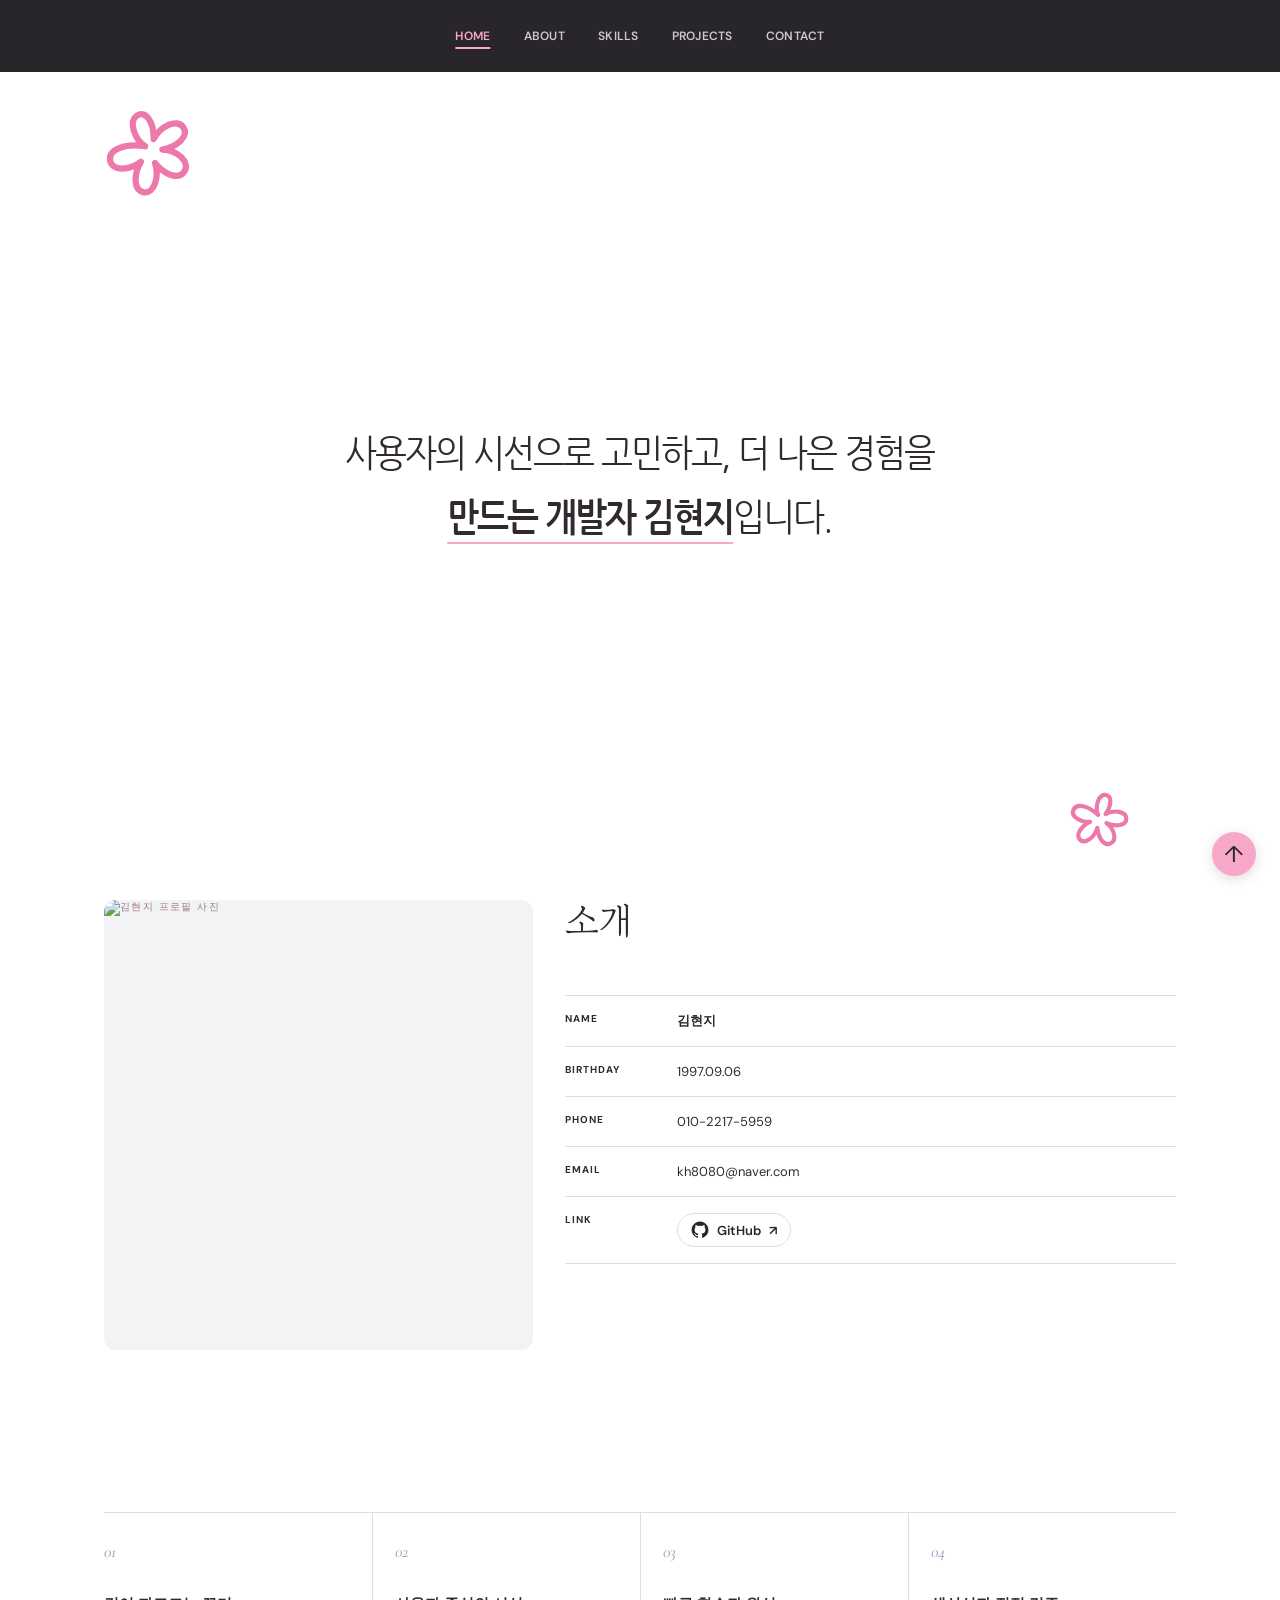
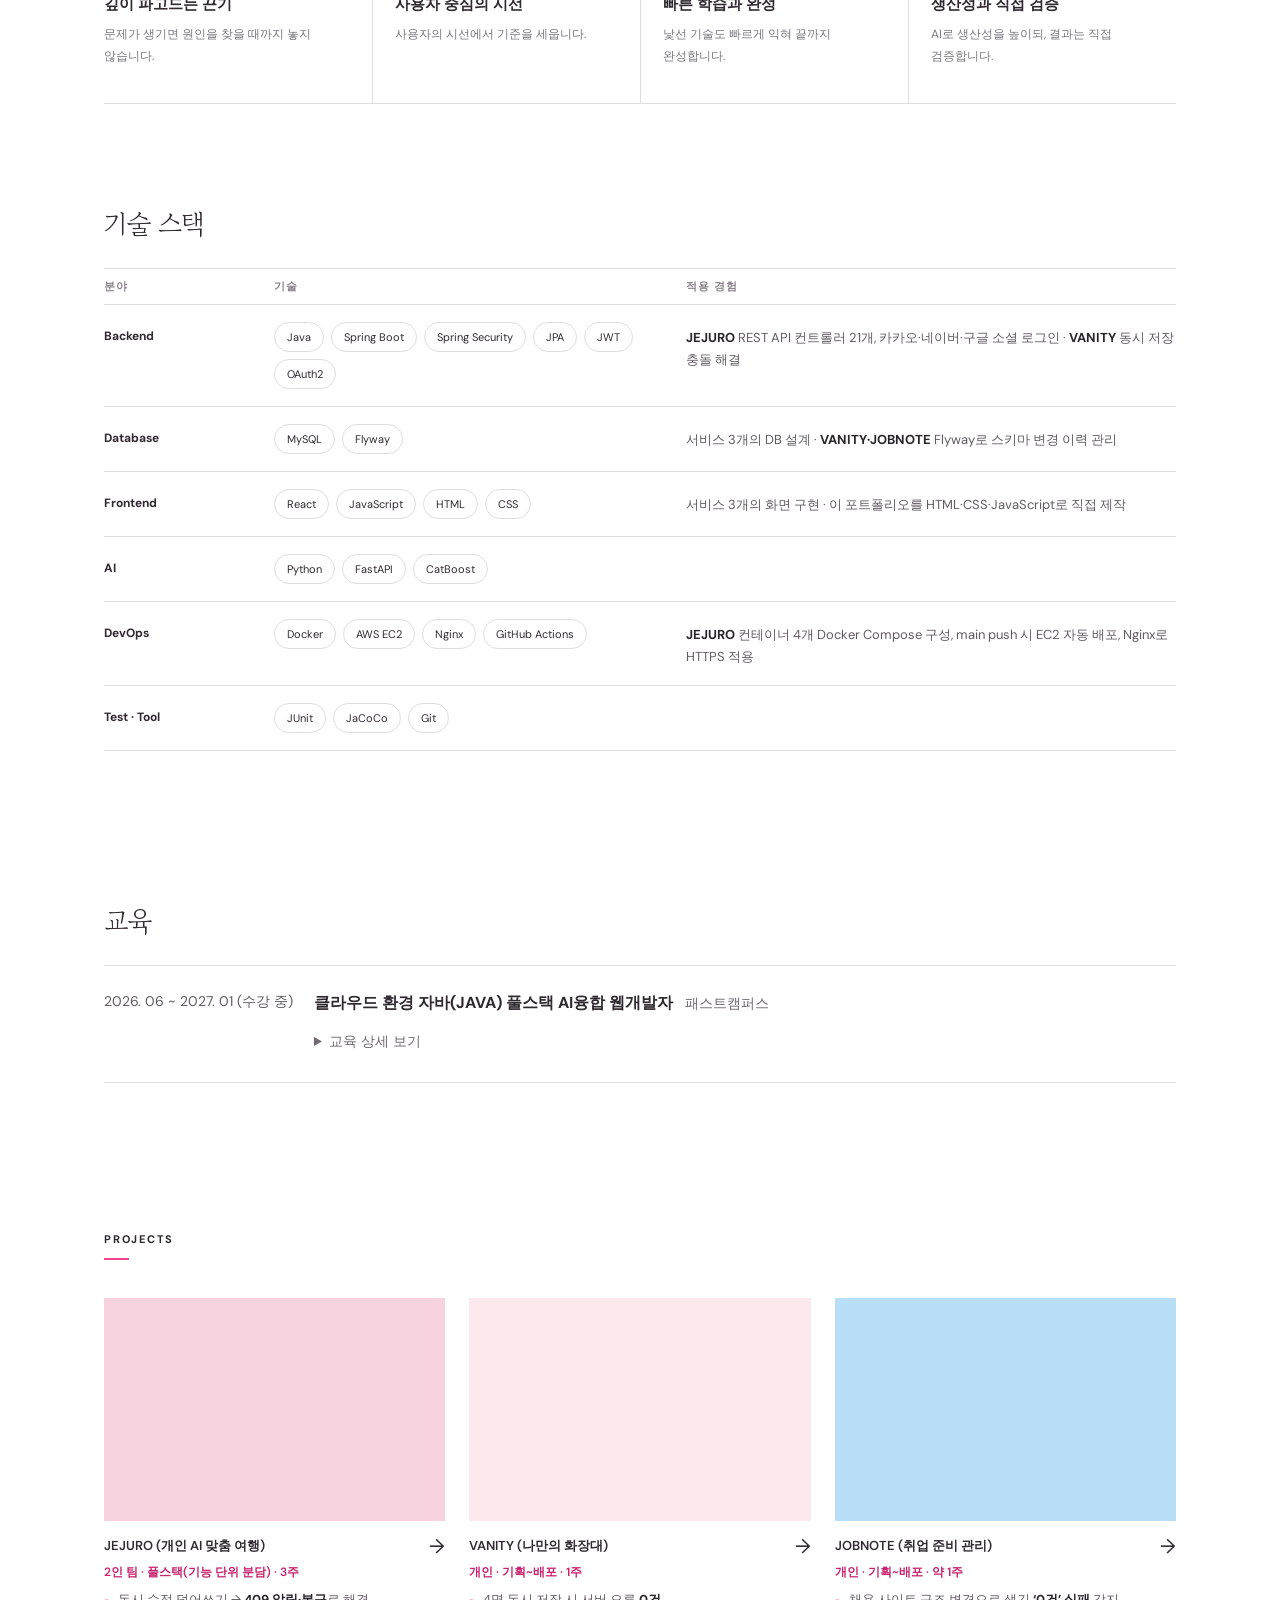
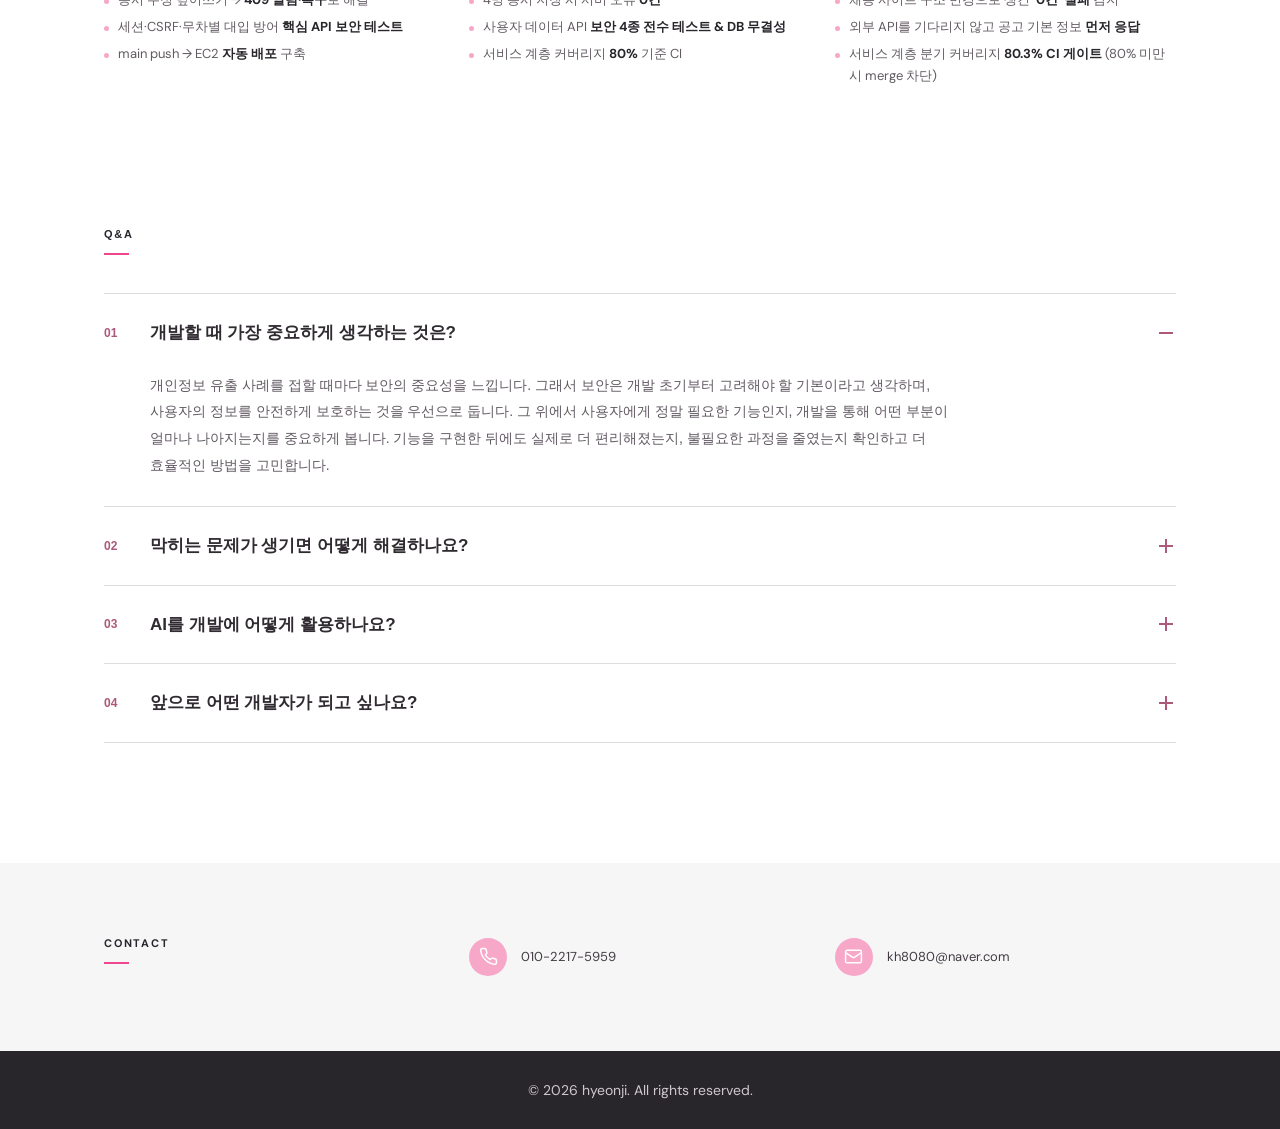
==== commit 1f79aba4: "docs(jobnote): 서비스 계층 분기 커버리지 80.3% 및 CI 품질 게이트 명시" ====
--- a/index.html
+++ b/index.html
@@ -95,7 +95,7 @@
       <div class="project-grid">
         <article class="project-card"><a class="project-link" href="jejuro.html"><div class="project-image project-image-jejuro" aria-hidden="true"></div><div class="project-meta"><h3>JEJURO (개인 AI 맞춤 여행)</h3><span aria-hidden="true">→</span></div><p class="project-role">2인 팀 · 풀스택(기능 단위 분담) · 3주</p><ul class="project-points"><li>동시 수정 덮어쓰기 → <b>409 알림·복구</b>로 해결</li><li>세션·CSRF·무차별 대입 방어 <b>핵심 API 보안 테스트</b></li><li>main push → EC2 <b>자동 배포</b> 구축</li></ul></a></article>
         <article class="project-card"><a class="project-link" href="vanity.html"><div class="project-image alternate" aria-hidden="true"></div><div class="project-meta"><h3>VANITY (나만의 화장대)</h3><span aria-hidden="true">→</span></div><p class="project-role">개인 · 기획~배포 · 1주</p><ul class="project-points"><li>4명 동시 저장 시 서버 오류 <b>0건</b></li><li>사용자 데이터 API <b>보안 4종 전수 테스트 &amp; DB 무결성</b></li><li>서비스 계층 커버리지 <b>80%</b> 기준 CI</li></ul></a></article>
-        <article class="project-card"><a class="project-link" href="jobnote.html"><div class="project-image third" aria-hidden="true"></div><div class="project-meta"><h3>JOBNOTE (취업 준비 관리)</h3><span aria-hidden="true">→</span></div><p class="project-role">개인 · 기획~배포 · 약 1주</p><ul class="project-points"><li>채용 사이트 구조 변경으로 생긴 <b>‘0건’ 실패</b> 감지</li><li>외부 API를 기다리지 않고 공고 기본 정보 <b>먼저 응답</b></li><li>분기 커버리지 <b>80% 미달 시 merge 차단 CI 게이트</b></li></ul></a></article>
+        <article class="project-card"><a class="project-link" href="jobnote.html"><div class="project-image third" aria-hidden="true"></div><div class="project-meta"><h3>JOBNOTE (취업 준비 관리)</h3><span aria-hidden="true">→</span></div><p class="project-role">개인 · 기획~배포 · 약 1주</p><ul class="project-points"><li>채용 사이트 구조 변경으로 생긴 <b>‘0건’ 실패</b> 감지</li><li>외부 API를 기다리지 않고 공고 기본 정보 <b>먼저 응답</b></li><li>서비스 계층 분기 커버리지 <b>80.3% CI 게이트</b> (80% 미만 시 merge 차단)</li></ul></a></article>
       </div>
     </section>
     <section class="section qna-section" id="qna" aria-labelledby="qna-title">
